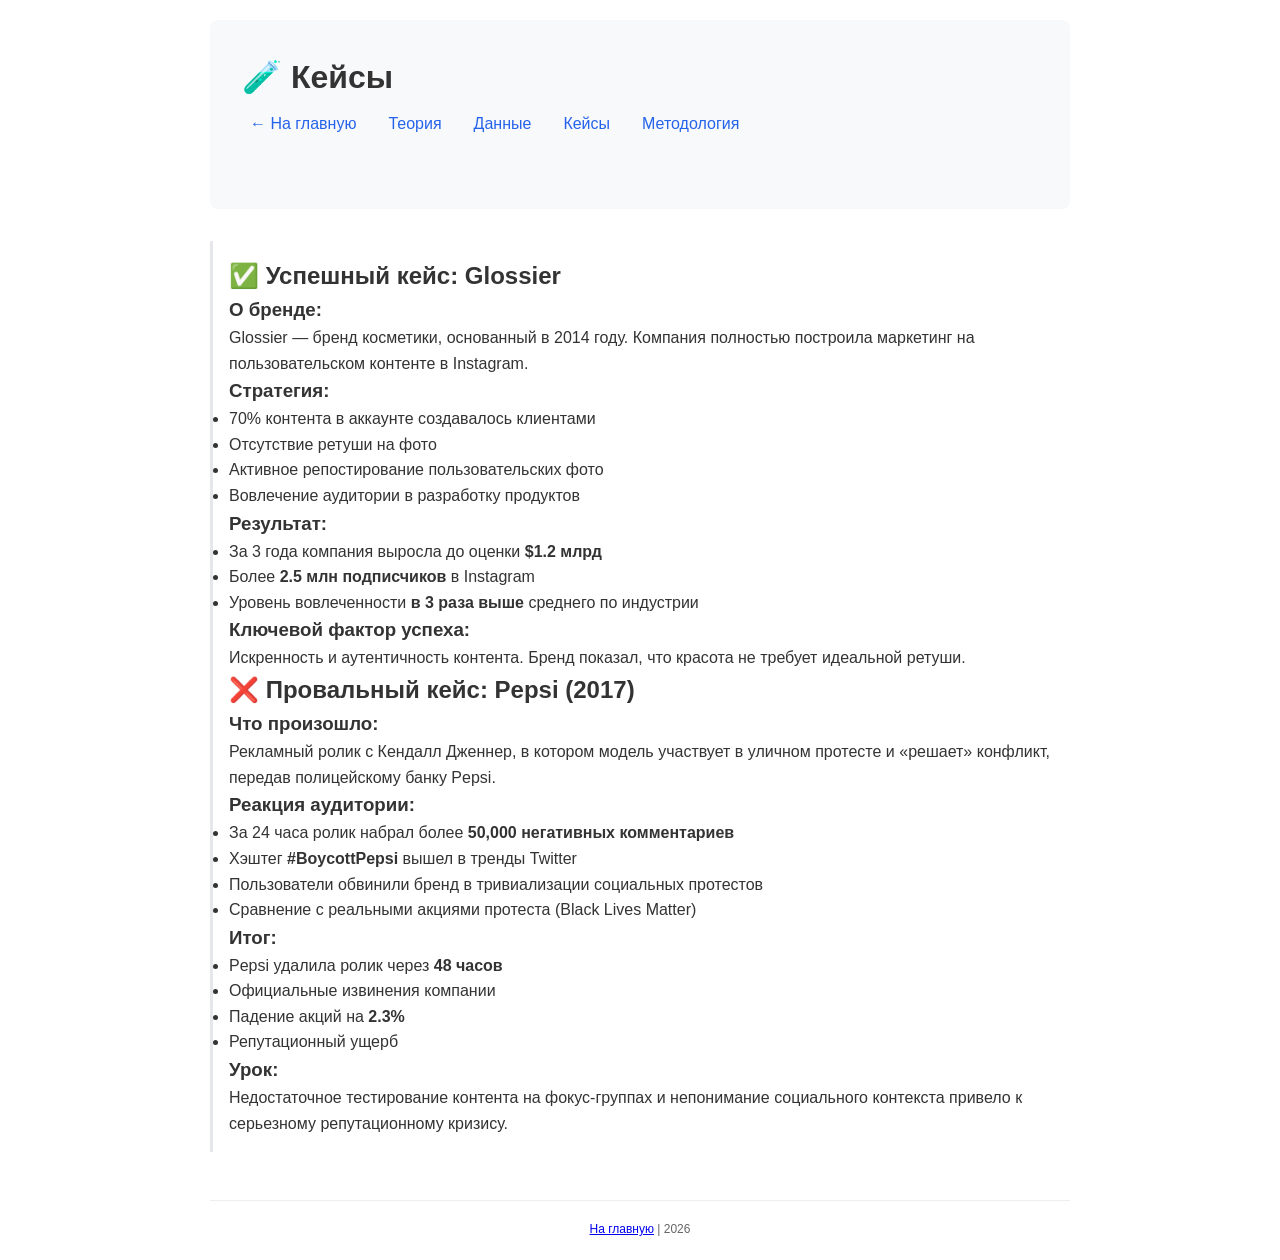
==== cases.html @ 80e7db8d "Create cases.html" ====
<!DOCTYPE html>
<html lang="ru">
<head>
    <meta charset="UTF-8">
    <meta name="viewport" content="width=device-width, initial-scale=1.0">
    <title>Кейсы - Влияние соцсетей</title>
    <link rel="stylesheet" href="style.css">
</head>
<body>
    <header>
        <h1>🧪 Кейсы</h1>
        <nav class="back-nav">
            <a href="index.html">← На главную</a>
            <a href="theory.html">Теория</a>
            <a href="data.html">Данные</a>
            <a href="cases.html" class="active">Кейсы</a>
            <a href="methods.html">Методология</a>
        </nav>
    </header>
    
    <main>
        <section>
            <h2>✅ Успешный кейс: Glossier</h2>
            
            <div class="case-block success">
                <h3>О бренде:</h3>
                <p>Glossier — бренд косметики, основанный в 2014 году. Компания полностью построила маркетинг на пользовательском контенте в Instagram.</p>
                
                <h3>Стратегия:</h3>
                <ul>
                    <li>70% контента в аккаунте создавалось клиентами</li>
                    <li>Отсутствие ретуши на фото</li>
                    <li>Активное репостирование пользовательских фото</li>
                    <li>Вовлечение аудитории в разработку продуктов</li>
                </ul>
                
                <h3>Результат:</h3>
                <ul>
                    <li>За 3 года компания выросла до оценки <strong>$1.2 млрд</strong></li>
                    <li>Более <strong>2.5 млн подписчиков</strong> в Instagram</li>
                    <li>Уровень вовлеченности <strong>в 3 раза выше</strong> среднего по индустрии</li>
                </ul>
                
                <h3>Ключевой фактор успеха:</h3>
                <p>Искренность и аутентичность контента. Бренд показал, что красота не требует идеальной ретуши.</p>
            </div>
            
            <h2>❌ Провальный кейс: Pepsi (2017)</h2>
            
            <div class="case-block fail">
                <h3>Что произошло:</h3>
                <p>Рекламный ролик с Кендалл Дженнер, в котором модель участвует в уличном протесте и «решает» конфликт, передав полицейскому банку Pepsi.</p>
                
                <h3>Реакция аудитории:</h3>
                <ul>
                    <li>За 24 часа ролик набрал более <strong>50,000 негативных комментариев</strong></li>
                    <li>Хэштег <strong>#BoycottPepsi</strong> вышел в тренды Twitter</li>
                    <li>Пользователи обвинили бренд в тривиализации социальных протестов</li>
                    <li>Сравнение с реальными акциями протеста (Black Lives Matter)</li>
                </ul>
                
                <h3>Итог:</h3>
                <ul>
                    <li>Pepsi удалила ролик через <strong>48 часов</strong></li>
                    <li>Официальные извинения компании</li>
                    <li>Падение акций на <strong>2.3%</strong></li>
                    <li>Репутационный ущерб</li>
                </ul>
                
                <h3>Урок:</h3>
                <p>Недостаточное тестирование контента на фокус-группах и непонимание социального контекста привело к серьезному репутационному кризису.</p>
            </div>
        </section>
    </main>
    
    <footer>
        <small><a href="index.html">На главную</a> | 2026</small>
    </footer>
</body>
</html>
---- style.css ----
* { box-sizing: border-box; margin: 0; padding: 0; }
body { font-family: 'Inter', sans-serif; line-height: 1.6; color: #333; max-width: 900px; margin: 0 auto; padding: 20px; }
header { background: #f8f9fa; padding: 2rem; border-radius: 8px; margin-bottom: 2rem; }
nav { display: flex; gap: 1rem; flex-wrap: wrap; margin-bottom: 2rem; }
nav a { color: #2563eb; text-decoration: none; padding: 0.5rem; }
nav a:hover { text-decoration: underline; }
section { margin-bottom: 3rem; padding: 1rem; border-left: 3px solid #e5e7eb; }
footer { text-align: center; color: #666; font-size: 0.9rem; margin-top: 3rem; padding-top: 1rem; border-top: 1px solid #eee; }
@media (max-width: 600px) { nav { flex-direction: column; } }
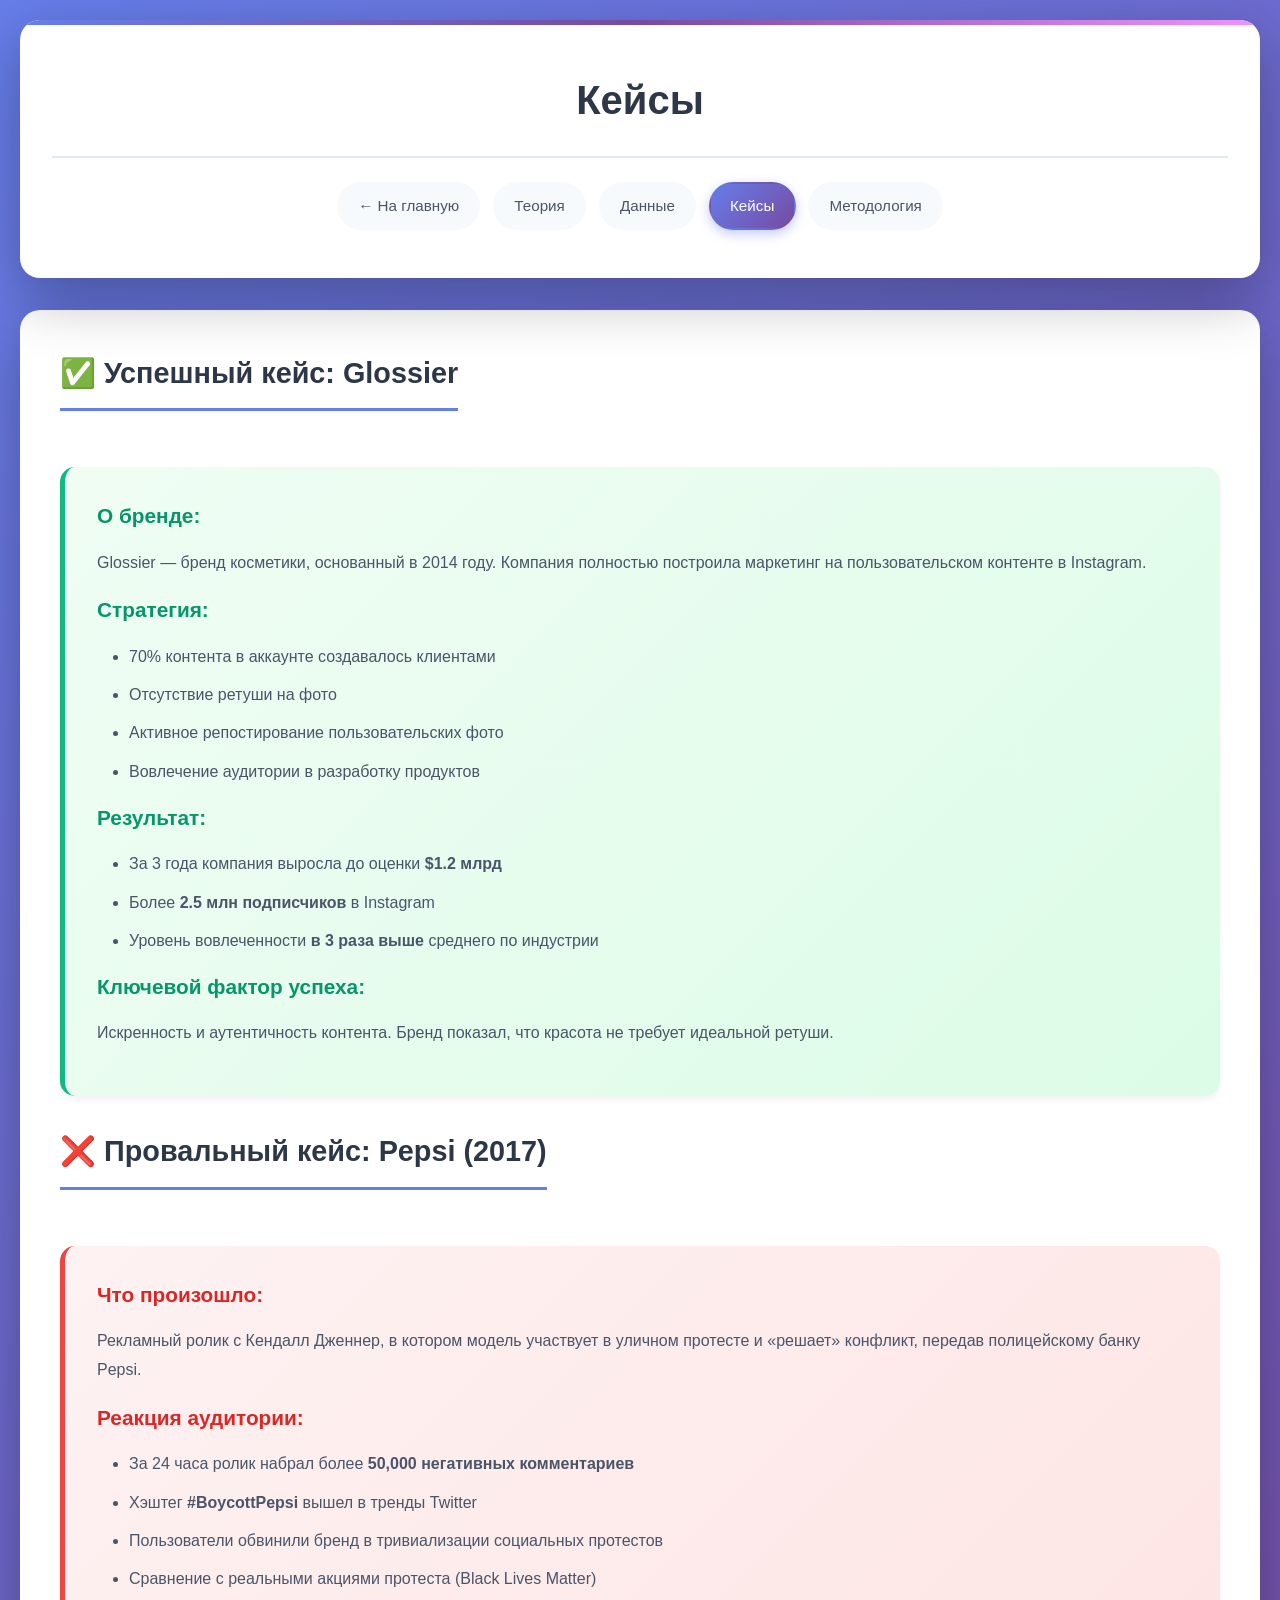
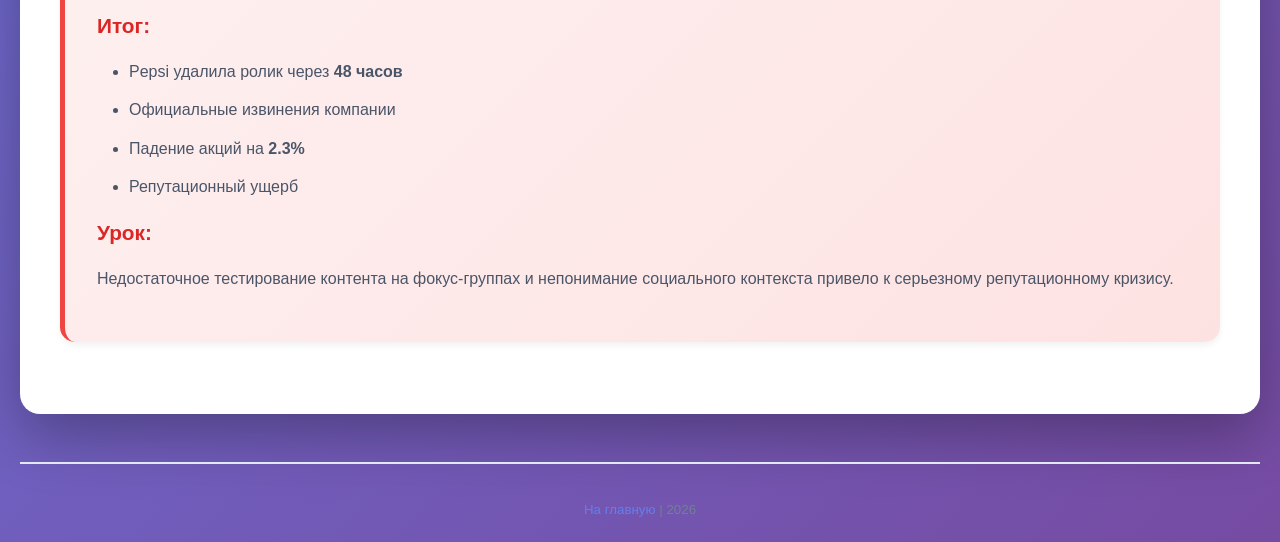
==== commit 547c183b: "Update cases.html" ====
--- a/cases.html
+++ b/cases.html
@@ -8,7 +8,7 @@
 </head>
 <body>
     <header>
-        <h1>🧪 Кейсы</h1>
+        <h1> Кейсы</h1>
         <nav class="back-nav">
             <a href="index.html">← На главную</a>
             <a href="theory.html">Теория</a>
--- a/style.css
+++ b/style.css
@@ -1,9 +1,382 @@
-* { box-sizing: border-box; margin: 0; padding: 0; }
-body { font-family: 'Inter', sans-serif; line-height: 1.6; color: #333; max-width: 900px; margin: 0 auto; padding: 20px; }
-header { background: #f8f9fa; padding: 2rem; border-radius: 8px; margin-bottom: 2rem; }
-nav { display: flex; gap: 1rem; flex-wrap: wrap; margin-bottom: 2rem; }
-nav a { color: #2563eb; text-decoration: none; padding: 0.5rem; }
-nav a:hover { text-decoration: underline; }
-section { margin-bottom: 3rem; padding: 1rem; border-left: 3px solid #e5e7eb; }
-footer { text-align: center; color: #666; font-size: 0.9rem; margin-top: 3rem; padding-top: 1rem; border-top: 1px solid #eee; }
-@media (max-width: 600px) { nav { flex-direction: column; } }
+* {
+    margin: 0;
+    padding: 0;
+    box-sizing: border-box;
+}
+
+body {
+    font-family: -apple-system, BlinkMacSystemFont, 'Segoe UI', Roboto, 'Helvetica Neue', Arial, sans-serif;
+    line-height: 1.6;
+    color: #2d3748;
+    background: linear-gradient(135deg, #667eea 0%, #764ba2 100%);
+    min-height: 100vh;
+    padding: 20px;
+}
+
+.container {
+    max-width: 1000px;
+    margin: 0 auto;
+}
+
+/* Шапка */
+header {
+    background: white;
+    padding: 3rem 2rem;
+    border-radius: 20px;
+    box-shadow: 0 20px 60px rgba(0,0,0,0.3);
+    margin-bottom: 2rem;
+    text-align: center;
+    position: relative;
+    overflow: hidden;
+}
+
+header::before {
+    content: '';
+    position: absolute;
+    top: 0;
+    left: 0;
+    right: 0;
+    height: 5px;
+    background: linear-gradient(90deg, #667eea, #764ba2, #f093fb);
+}
+
+header h1 {
+    font-size: 2.5rem;
+    color: #2d3748;
+    margin-bottom: 0.5rem;
+    font-weight: 700;
+}
+
+header p {
+    color: #718096;
+    font-size: 1.1rem;
+}
+
+/* Навигация */
+.back-nav {
+    display: flex;
+    gap: 0.8rem;
+    flex-wrap: wrap;
+    justify-content: center;
+    margin-top: 1.5rem;
+    padding-top: 1.5rem;
+    border-top: 2px solid #e2e8f0;
+}
+
+.back-nav a {
+    color: #4a5568;
+    text-decoration: none;
+    padding: 0.6rem 1.2rem;
+    border-radius: 50px;
+    font-size: 0.95rem;
+    font-weight: 500;
+    background: #f7fafc;
+    transition: all 0.3s ease;
+    border: 2px solid transparent;
+}
+
+.back-nav a:hover {
+    background: #667eea;
+    color: white;
+    transform: translateY(-2px);
+    box-shadow: 0 4px 12px rgba(102, 126, 234, 0.4);
+}
+
+.back-nav a.active {
+    background: linear-gradient(135deg, #667eea, #764ba2);
+    color: white;
+    box-shadow: 0 4px 12px rgba(102, 126, 234, 0.4);
+}
+
+/* Основной контент */
+main {
+    background: white;
+    border-radius: 20px;
+    padding: 2.5rem;
+    box-shadow: 0 20px 60px rgba(0,0,0,0.3);
+}
+
+/* Секции */
+section {
+    margin-bottom: 2rem;
+}
+
+.intro h2 {
+    color: #2d3748;
+    font-size: 2rem;
+    margin-bottom: 1.5rem;
+    display: flex;
+    align-items: center;
+    gap: 0.5rem;
+}
+
+.intro h3 {
+    color: #4a5568;
+    font-size: 1.3rem;
+    margin: 2rem 0 1rem 0;
+    display: flex;
+    align-items: center;
+    gap: 0.5rem;
+}
+
+.intro p {
+    color: #4a5568;
+    font-size: 1.05rem;
+    line-height: 1.8;
+    margin-bottom: 1rem;
+}
+
+/* Карточки разделов */
+.sections-grid {
+    display: grid;
+    grid-template-columns: repeat(auto-fit, minmax(280px, 1fr));
+    gap: 1.5rem;
+    margin-top: 2rem;
+}
+
+.section-card {
+    background: linear-gradient(135deg, #f5f7fa 0%, #c3cfe2 100%);
+    padding: 2rem;
+    border-radius: 15px;
+    text-decoration: none;
+    color: #2d3748;
+    transition: all 0.3s ease;
+    border: 2px solid transparent;
+    position: relative;
+    overflow: hidden;
+}
+
+.section-card::before {
+    content: '';
+    position: absolute;
+    top: 0;
+    left: 0;
+    width: 100%;
+    height: 100%;
+    background: linear-gradient(135deg, #667eea 0%, #764ba2 100%);
+    opacity: 0;
+    transition: opacity 0.3s ease;
+    z-index: 0;
+}
+
+.section-card:hover::before {
+    opacity: 1;
+}
+
+.section-card > * {
+    position: relative;
+    z-index: 1;
+}
+
+.section-card:hover {
+    transform: translateY(-10px);
+    box-shadow: 0 20px 40px rgba(102, 126, 234, 0.4);
+    color: white;
+}
+
+.section-card h3 {
+    color: #667eea;
+    font-size: 1.4rem;
+    margin-bottom: 0.8rem;
+    transition: color 0.3s ease;
+}
+
+.section-card:hover h3 {
+    color: white;
+}
+
+.section-card p {
+    color: #4a5568;
+    font-size: 0.95rem;
+    line-height: 1.6;
+    transition: color 0.3s ease;
+}
+
+.section-card:hover p {
+    color: rgba(255,255,255,0.9);
+}
+
+/* Заголовки секций */
+section h2 {
+    color: #2d3748;
+    font-size: 1.8rem;
+    margin-bottom: 1.5rem;
+    padding-bottom: 0.8rem;
+    border-bottom: 3px solid #667eea;
+    display: inline-block;
+}
+
+section h3 {
+    color: #4a5568;
+    font-size: 1.3rem;
+    margin: 2rem 0 1rem 0;
+    font-weight: 600;
+}
+
+/* Текст и списки */
+section p {
+    color: #4a5568;
+    margin-bottom: 1rem;
+    line-height: 1.8;
+}
+
+section ul, section ol {
+    margin: 1rem 0 1rem 2rem;
+    color: #4a5568;
+}
+
+section li {
+    margin-bottom: 0.7rem;
+    line-height: 1.7;
+}
+
+/* Статистика */
+.stats-grid {
+    display: grid;
+    grid-template-columns: repeat(auto-fit, minmax(220px, 1fr));
+    gap: 1.5rem;
+    margin: 2rem 0;
+}
+
+.stat-card {
+    background: linear-gradient(135deg, #667eea 0%, #764ba2 100%);
+    padding: 2rem;
+    border-radius: 15px;
+    text-align: center;
+    color: white;
+    box-shadow: 0 10px 30px rgba(102, 126, 234, 0.3);
+    transition: transform 0.3s ease;
+}
+
+.stat-card:hover {
+    transform: translateY(-5px) scale(1.02);
+}
+
+.stat-number {
+    font-size: 2.5rem;
+    font-weight: bold;
+    margin-bottom: 0.5rem;
+    text-shadow: 0 2px 4px rgba(0,0,0,0.2);
+}
+
+.stat-label {
+    font-size: 0.95rem;
+    opacity: 0.95;
+    line-height: 1.5;
+}
+
+/* Кейсы */
+.case-block {
+    padding: 2rem;
+    border-radius: 15px;
+    margin: 2rem 0;
+    border-left: 5px solid #667eea;
+    background: #f7fafc;
+    box-shadow: 0 4px 6px rgba(0,0,0,0.05);
+}
+
+.case-block.success {
+    border-left-color: #10b981;
+    background: linear-gradient(135deg, #f0fdf4 0%, #dcfce7 100%);
+}
+
+.case-block.fail {
+    border-left-color: #ef4444;
+    background: linear-gradient(135deg, #fef2f2 0%, #fee2e2 100%);
+}
+
+.case-block h3 {
+    color: #2d3748;
+    margin-top: 0;
+}
+
+.case-block.success h3 {
+    color: #059669;
+}
+
+.case-block.fail h3 {
+    color: #dc2626;
+}
+
+/* Футер */
+footer {
+    text-align: center;
+    margin-top: 3rem;
+    padding-top: 2rem;
+    border-top: 2px solid #e2e8f0;
+    color: #718096;
+}
+
+footer a {
+    color: #667eea;
+    text-decoration: none;
+    font-weight: 500;
+    transition: color 0.3s ease;
+}
+
+footer a:hover {
+    color: #764ba2;
+    text-decoration: underline;
+}
+
+/* Адаптивность */
+@media (max-width: 768px) {
+    body {
+        padding: 10px;
+    }
+    
+    header {
+        padding: 2rem 1.5rem;
+    }
+    
+    header h1 {
+        font-size: 1.8rem;
+    }
+    
+    main {
+        padding: 1.5rem;
+    }
+    
+    .sections-grid {
+        grid-template-columns: 1fr;
+    }
+    
+    .stats-grid {
+        grid-template-columns: 1fr;
+    }
+    
+    .back-nav {
+        flex-direction: column;
+    }
+    
+    .back-nav a {
+        width: 100%;
+        text-align: center;
+    }
+}
+
+/* Анимации */
+@keyframes fadeIn {
+    from {
+        opacity: 0;
+        transform: translateY(20px);
+    }
+    to {
+        opacity: 1;
+        transform: translateY(0);
+    }
+}
+
+main {
+    animation: fadeIn 0.6s ease-out;
+}
+
+.section-card {
+    animation: fadeIn 0.6s ease-out;
+    animation-fill-mode: both;
+}
+
+.section-card:nth-child(1) { animation-delay: 0.1s; }
+.section-card:nth-child(2) { animation-delay: 0.2s; }
+.section-card:nth-child(3) { animation-delay: 0.3s; }
+.section-card:nth-child(4) { animation-delay: 0.4s; }
